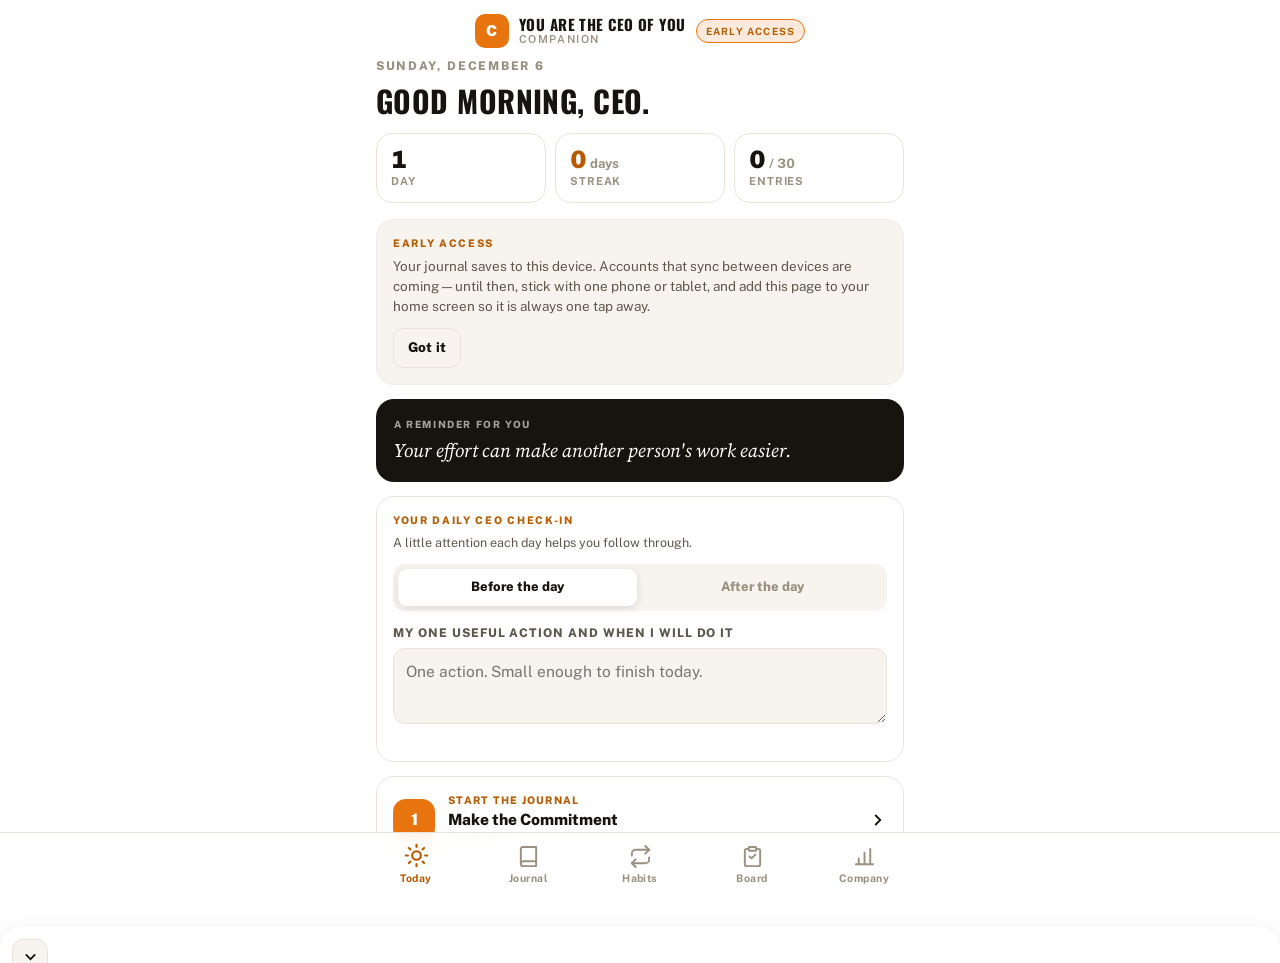
==== app/index.html @ 82e3d3f5 "Companion app v1 (early access) + landing/thank-you/email messaging - /app/: the full adult journal " ====
<!doctype html>
<html lang="en">
<head>
<meta charset="utf-8">
<meta name="viewport" content="width=device-width, initial-scale=1, viewport-fit=cover">
<title>Companion App — You Are the CEO of You</title>
<meta name="description" content="The You Are the CEO of You companion app: all 30 entries, the Daily CEO Check-In, habit tracker, company scorecard and weekly board meeting — on your phone.">
<meta name="robots" content="noindex">
<meta name="theme-color" content="#E8740F">
<meta name="apple-mobile-web-app-capable" content="yes">
<meta name="apple-mobile-web-app-status-bar-style" content="default">
<meta name="apple-mobile-web-app-title" content="CEO of You">
<link rel="icon" href="/assets/img/favicon.svg" type="image/svg+xml">
<link rel="preconnect" href="https://fonts.googleapis.com">
<link rel="preconnect" href="https://fonts.gstatic.com" crossorigin>
<link rel="stylesheet" href="https://fonts.googleapis.com/css2?family=Oswald:wght@500;700&family=Public+Sans:wght@400;600;700;800;900&family=Source+Serif+4:ital,opsz,wght@0,8..60,400;0,8..60,600;1,8..60,400&display=swap">
<link rel="stylesheet" href="/app/styles.css">
</head>
<body>
<div id="app">
  <header class="top wrap">
    <div class="brand">
      <div class="mark" aria-hidden="true">C</div>
      <div class="t">You Are the CEO of You<small>Companion</small></div>
    </div>
    <span class="proto">Early access</span>
  </header>
  <main id="screens">
    <section class="screen wrap" id="scr-today" aria-label="Today"></section>
    <section class="screen wrap" id="scr-journal" aria-label="Journal"></section>
    <section class="screen wrap" id="scr-habits" aria-label="Habits"></section>
    <section class="screen wrap" id="scr-board" aria-label="Board"></section>
    <section class="screen wrap" id="scr-company" aria-label="Company"></section>
  </main>
  <nav id="tabbar" aria-label="Main navigation"><div class="row">
    <button class="tab" id="tab-today" data-tab="today" aria-label="Today">
      <svg viewBox="0 0 24 24" fill="none" stroke="currentColor" stroke-width="2" stroke-linecap="round" stroke-linejoin="round"><circle cx="12" cy="12" r="4"/><path d="M12 2v2M12 20v2M4.93 4.93l1.41 1.41M17.66 17.66l1.41 1.41M2 12h2M20 12h2M4.93 19.07l1.41-1.41M17.66 6.34l1.41-1.41"/></svg>
      <span>Today</span></button>
    <button class="tab" id="tab-journal" data-tab="journal" aria-label="Journal">
      <svg viewBox="0 0 24 24" fill="none" stroke="currentColor" stroke-width="2" stroke-linecap="round" stroke-linejoin="round"><path d="M4 19.5A2.5 2.5 0 0 1 6.5 17H20"/><path d="M6.5 2H20v20H6.5A2.5 2.5 0 0 1 4 19.5v-15A2.5 2.5 0 0 1 6.5 2z"/></svg>
      <span>Journal</span></button>
    <button class="tab" id="tab-habits" data-tab="habits" aria-label="Habits">
      <svg viewBox="0 0 24 24" fill="none" stroke="currentColor" stroke-width="2" stroke-linecap="round" stroke-linejoin="round"><polyline points="17 1 21 5 17 9"/><path d="M3 11V9a4 4 0 0 1 4-4h14"/><polyline points="7 23 3 19 7 15"/><path d="M21 13v2a4 4 0 0 1-4 4H3"/></svg>
      <span>Habits</span></button>
    <button class="tab" id="tab-board" data-tab="board" aria-label="Board">
      <svg viewBox="0 0 24 24" fill="none" stroke="currentColor" stroke-width="2" stroke-linecap="round" stroke-linejoin="round"><rect x="8" y="2" width="8" height="4" rx="1"/><path d="M16 4h2a2 2 0 0 1 2 2v14a2 2 0 0 1-2 2H6a2 2 0 0 1-2-2V6a2 2 0 0 1 2-2h2"/><path d="M9 12l2 2 4-4"/></svg>
      <span>Board</span></button>
    <button class="tab" id="tab-company" data-tab="company" aria-label="Company">
      <svg viewBox="0 0 24 24" fill="none" stroke="currentColor" stroke-width="2" stroke-linecap="round" stroke-linejoin="round"><line x1="6" y1="20" x2="6" y2="14"/><line x1="12" y1="20" x2="12" y2="8"/><line x1="18" y1="20" x2="18" y2="4"/><line x1="3" y1="20" x2="21" y2="20"/></svg>
      <span>Company</span></button>
  </div></nav>
</div>
<div id="backdrop" hidden></div>
<div id="sheetwrap" class="sheet" role="dialog" aria-modal="true" aria-label="Detail">
  <div class="sheet-head">
    <button class="x" id="sheetClose" aria-label="Close">
      <svg viewBox="0 0 24 24" fill="none" stroke="currentColor" stroke-width="2.5" stroke-linecap="round"><path d="M6 9l6 6 6-6"/></svg>
    </button>
    <div class="ttl"><div class="a" id="sheetKicker"></div><div class="b" id="sheetTitle"></div></div>
  </div>
  <div class="sheet-body" id="sheetBody"><div id="sheetInner"></div></div>
</div>
<div id="toast" role="status">Saved</div>
<script src="/app/app.js" defer></script>
<script data-goatcounter="https://ceoofyou.goatcounter.com/count" async src="//gc.zgo.at/count.js"></script>
</body>
</html>
---- app/styles.css ----
/* Layout: one-hand phone app — scrollable screens over a fixed bottom tab bar; entries open as full-height sheets. */
:root{
  padding-top:env(safe-area-inset-top,0px); padding-bottom:env(safe-area-inset-bottom,0px);
  --bg:#FFFFFF; --surface:#F7F4EF; --card:#FFFFFF;
  --ink:#17130E; --ink2:#5F574C; --ink3:#99907F;
  --line:#E9E2D7; --line2:#F1ECE3;
  --accent:#E8740F; --accent-deep:#B85A00; --accent-ink:#B85A00; --accent-soft:#FBEADB; --accent-soft2:#FDF4EB;
  --good:#2E7D4F; --good-soft:#E7F2EB; --warn:#B3261E; --warn-soft:#F9E9E7;
  --c1:#F2C49B; --c2:#E07B28; --c3:#8C3D05;
  --shadow:0 10px 30px rgba(23,19,14,.10), 0 2px 8px rgba(23,19,14,.06);
  --font-ui:"Public Sans",system-ui,-apple-system,"Segoe UI",sans-serif;
  --font-disp:"Oswald","Arial Narrow",sans-serif;
  --font-read:"Source Serif 4",Georgia,"Times New Roman",serif;
  --ease:cubic-bezier(.22,.75,.22,1); --ease-out:cubic-bezier(.16,.84,.3,1);
}
@media (prefers-color-scheme: dark){ :root:not([data-theme="light"]){
  --bg:#17120D; --surface:#1F1912; --card:#241D15;
  --ink:#F5EFE6; --ink2:#C2B6A4; --ink3:#8B7F6E;
  --line:#372D20; --line2:#2B2318;
  --accent:#FF8A3D; --accent-deep:#FFA35C; --accent-ink:#FF9D55; --accent-soft:#3A2816; --accent-soft2:#2B2013;
  --good:#5BB885; --good-soft:#1E3327; --warn:#FF8075; --warn-soft:#3A201D;
  --c1:#6B4A2C; --c2:#C97A33; --c3:#FFB36B;
  --shadow:0 10px 30px rgba(0,0,0,.45), 0 2px 8px rgba(0,0,0,.3);
  color-scheme: dark;
}}
:root[data-theme="dark"]{
  --bg:#17120D; --surface:#1F1912; --card:#241D15;
  --ink:#F5EFE6; --ink2:#C2B6A4; --ink3:#8B7F6E;
  --line:#372D20; --line2:#2B2318;
  --accent:#FF8A3D; --accent-deep:#FFA35C; --accent-ink:#FF9D55; --accent-soft:#3A2816; --accent-soft2:#2B2013;
  --good:#5BB885; --good-soft:#1E3327; --warn:#FF8075; --warn-soft:#3A201D;
  --c1:#6B4A2C; --c2:#C97A33; --c3:#FFB36B;
  --shadow:0 10px 30px rgba(0,0,0,.45), 0 2px 8px rgba(0,0,0,.3);
  color-scheme: dark;
}
*{box-sizing:border-box}
html,body{height:100%}
body{margin:0;background:var(--bg);color:var(--ink);font-family:var(--font-ui);font-size:16px;line-height:1.45;
  -webkit-font-smoothing:antialiased;overflow-x:hidden}
button,input,textarea,select{font:inherit;color:inherit}
textarea{resize:vertical}
img{max-width:100%}
:focus-visible{outline:2px solid var(--accent);outline-offset:2px;border-radius:6px}

/* ---------- shell ---------- */
#app{min-height:100%;display:flex;flex-direction:column}
.wrap{padding-left:max(16px,env(safe-area-inset-left,0px));padding-right:max(16px,env(safe-area-inset-right,0px))}
.top{display:flex;align-items:center;justify-content:space-between;gap:10px;padding-block:14px 6px}
.brand{display:flex;align-items:center;gap:10px;min-width:0}
.brand .mark{width:34px;height:34px;border-radius:10px;background:var(--accent);color:#fff;display:grid;place-items:center;
  font-weight:900;font-size:15px;letter-spacing:.02em;flex:none}
.brand .t{font-weight:800;font-size:15px;letter-spacing:.01em;line-height:1.15}
.brand .t small{display:block;font-weight:600;font-size:11px;color:var(--ink3);letter-spacing:.14em;text-transform:uppercase}
.proto{font-size:10px;font-weight:700;letter-spacing:.12em;color:var(--accent-ink);background:var(--accent-soft);
  border:1px solid var(--accent);border-radius:999px;padding:4px 9px;text-transform:uppercase;flex:none}
main#screens{flex:1;padding-bottom:calc(84px + env(safe-area-inset-bottom,0px))}
.screen{display:none}
.screen.active{display:block;animation:screenIn .34s var(--ease) both}
@keyframes screenIn{from{opacity:0;transform:translateY(10px)}to{opacity:1;transform:none}}

/* bottom tab bar */
#tabbar{position:fixed;left:0;right:0;bottom:0;z-index:40;background:color-mix(in srgb,var(--bg) 88%,transparent);
  backdrop-filter:blur(14px);-webkit-backdrop-filter:blur(14px);border-top:1px solid var(--line);
  padding-left:max(10px,env(safe-area-inset-left,0px));padding-right:max(10px,env(safe-area-inset-right,0px));
  padding-top:6px;padding-bottom:calc(8px + env(safe-area-inset-bottom,0px))}
#tabbar .row{display:flex;justify-content:space-around;max-width:560px;margin:0 auto}
.tab{flex:1;display:flex;flex-direction:column;align-items:center;gap:3px;background:none;border:0;padding:6px 2px;
  color:var(--ink3);font-size:10.5px;font-weight:700;letter-spacing:.04em;cursor:pointer;border-radius:12px;
  transition:color .2s var(--ease)}
.tab svg{width:23px;height:23px;transition:transform .3s var(--ease)}
.tab.active{color:var(--accent-ink)}
.tab.active svg{transform:translateY(-1px) scale(1.12)}
.tab:active svg{transform:scale(.9)}

/* ---------- common ---------- */
h1.screen-title{font-size:26px;font-weight:900;letter-spacing:-.01em;margin:14px 0 2px;text-wrap:balance}
.screen-sub{color:var(--ink2);font-size:14.5px;margin:0 0 16px}
.card{background:var(--card);border:1px solid var(--line);border-radius:18px;padding:16px;margin-bottom:14px}
.card.flat{background:var(--surface);border-color:var(--line2)}
.eyebrow{font-size:10.5px;font-weight:800;letter-spacing:.16em;text-transform:uppercase;color:var(--accent-ink);margin:0 0 6px}
.eyebrow.gray{color:var(--ink3)}
.muted{color:var(--ink2)} .tiny{font-size:12.5px} .small{font-size:13.5px}
.btn{display:inline-flex;align-items:center;justify-content:center;gap:8px;border:0;border-radius:14px;cursor:pointer;
  background:var(--accent);color:#fff;font-weight:800;font-size:15.5px;padding:14px 20px;width:100%;
  transition:transform .15s var(--ease),filter .2s;letter-spacing:.01em}
.btn:active{transform:scale(.97)}
.btn.sec{background:var(--surface);color:var(--ink);border:1px solid var(--line)}
.btn.ghost{background:none;color:var(--accent-ink);border:1px dashed var(--accent);font-weight:700;font-size:14px;padding:11px 16px}
.btn.sm{width:auto;padding:9px 14px;font-size:13.5px;border-radius:11px}
.btn:disabled{opacity:.45;pointer-events:none}
.chip{display:inline-flex;align-items:center;gap:6px;border-radius:999px;padding:5px 11px;font-size:12px;font-weight:700;
  background:var(--surface);border:1px solid var(--line);color:var(--ink2)}
.chip.on{background:var(--accent-soft);border-color:var(--accent);color:var(--accent-ink)}
.divider{height:1px;background:var(--line);margin:18px 0;border:0}

/* fields */
.fld{margin-bottom:14px}
.fld label{display:block;font-size:12px;font-weight:800;letter-spacing:.08em;text-transform:uppercase;color:var(--ink2);margin-bottom:6px}
.fld .hint{font-size:12.5px;color:var(--ink3);margin:-2px 0 6px}
.inp,.ta{width:100%;background:var(--surface);border:1.5px solid var(--line);border-radius:12px;padding:11px 12px;
  font-size:15.5px;color:var(--ink);transition:border-color .2s,background .2s,box-shadow .2s}
.ta{min-height:76px;line-height:1.5}
.inp:focus,.ta:focus{outline:none;border-color:var(--accent);background:var(--card);box-shadow:0 0 0 3px var(--accent-soft)}
.row2{display:flex;gap:10px;flex-wrap:wrap}
.row2>.fld{flex:1;min-width:120px}
.notebox{background:var(--accent-soft2);border:1px solid var(--accent-soft);border-radius:12px;padding:11px 13px;
  font-size:13px;color:var(--ink2);margin-bottom:14px}
.reminder{display:flex;gap:10px;align-items:flex-start;background:var(--surface);border-left:3px solid var(--accent);
  border-radius:0 12px 12px 0;padding:12px 14px;margin:18px 0 4px}
.reminder .rl{font-size:10px;font-weight:800;letter-spacing:.14em;text-transform:uppercase;color:var(--accent-ink);display:block;margin-bottom:3px}
.reminder .rt{font-family:var(--font-read);font-style:italic;font-size:16px}

/* tables */
.tbl{width:100%;border-collapse:collapse;margin-bottom:8px}
.tbl th{font-size:10.5px;font-weight:800;letter-spacing:.08em;text-transform:uppercase;color:var(--ink3);text-align:left;padding:4px 6px 6px}
.tbl td{padding:3px;vertical-align:top}
.tbl .inp{padding:9px 10px;font-size:14px;border-radius:9px}
.tbl .rowlabel{font-size:13px;font-weight:700;color:var(--ink2);padding:11px 6px 0;white-space:normal}
.tbl .num{text-align:right;font-variant-numeric:tabular-nums}
.sumrow{display:flex;justify-content:space-between;align-items:center;padding:10px 6px;border-top:1.5px solid var(--line);
  font-weight:800;font-variant-numeric:tabular-nums}
.calcrow{display:flex;justify-content:space-between;gap:8px;align-items:center;background:var(--surface);border-radius:10px;
  padding:10px 12px;margin:6px 0;font-weight:700;font-size:14.5px}
.calcrow .val{font-variant-numeric:tabular-nums;font-weight:800}
.calcrow.neg .val{color:var(--warn)}
.calcrow.hero{background:var(--accent-soft);color:var(--accent-ink)}

/* checklist */
.ckl{list-style:none;margin:0 0 14px;padding:0;display:flex;flex-direction:column;gap:8px}
.ck{display:flex;gap:11px;align-items:flex-start;background:var(--surface);border:1.5px solid var(--line);border-radius:12px;
  padding:11px 13px;cursor:pointer;transition:border-color .2s,background .2s;font-size:14.5px}
.ck.on{border-color:var(--accent);background:var(--accent-soft2)}
.ckbox{flex:none;width:22px;height:22px;border-radius:7px;border:2px solid var(--ink3);display:grid;place-items:center;margin-top:1px;
  transition:all .2s var(--ease)}
.ck.on .ckbox{background:var(--accent);border-color:var(--accent)}
.ckbox svg{width:13px;height:13px;stroke:#fff;stroke-width:3;fill:none;stroke-dasharray:20;stroke-dashoffset:20;transition:stroke-dashoffset .3s var(--ease) .05s}
.ck.on .ckbox svg{stroke-dashoffset:0}

/* ---------- sheet ---------- */
#backdrop{position:fixed;inset:0;background:rgba(12,9,6,.5);z-index:50;opacity:0;transition:opacity .32s;backdrop-filter:blur(2px)}
#backdrop.show{opacity:1}
.sheet{position:fixed;left:0;right:0;bottom:0;top:max(14px,env(safe-area-inset-top,0px));z-index:60;background:var(--bg);
  border-radius:22px 22px 0 0;transform:translateY(103%);transition:transform .42s var(--ease-out);
  display:flex;flex-direction:column;box-shadow:var(--shadow)}
.sheet.show{transform:translateY(0)}
.sheet-head{display:flex;align-items:center;gap:10px;padding:12px 8px 10px;border-bottom:1px solid var(--line);flex:none;
  padding-left:max(12px,env(safe-area-inset-left,0px));padding-right:max(12px,env(safe-area-inset-right,0px))}
.sheet-head .x{background:var(--surface);border:1px solid var(--line);width:36px;height:36px;border-radius:12px;display:grid;
  place-items:center;cursor:pointer;flex:none;transition:transform .15s}
.sheet-head .x:active{transform:scale(.92)}
.sheet-head .x svg{width:17px;height:17px}
.sheet-head .ttl{flex:1;min-width:0}
.sheet-head .ttl .a{font-size:10.5px;font-weight:800;letter-spacing:.13em;text-transform:uppercase;color:var(--accent-ink)}
.sheet-head .ttl .b{font-size:13px;font-weight:700;white-space:nowrap;overflow:hidden;text-overflow:ellipsis}
.sheet-body{flex:1;overflow-y:auto;-webkit-overflow-scrolling:touch;
  padding:18px max(16px,env(safe-area-inset-right,0px)) calc(30px + env(safe-area-inset-bottom,0px)) max(16px,env(safe-area-inset-left,0px))}
.read-title{font-size:27px;font-weight:900;letter-spacing:-.012em;line-height:1.12;margin:4px 0 8px;text-wrap:balance}
.read-sub{font-family:var(--font-read);font-style:italic;font-size:17.5px;color:var(--ink2);margin:0 0 16px;line-height:1.4}
.read-body p{font-family:var(--font-read);font-size:16.5px;line-height:1.66;margin:0 0 14px;white-space:pre-line}
.dept-tag{font-size:11px;color:var(--ink3);font-weight:600;letter-spacing:.02em;margin-bottom:14px}
.practice-brk{display:flex;align-items:center;gap:12px;margin:26px 0 16px}
.practice-brk::before,.practice-brk::after{content:"";height:1px;background:var(--line);flex:1}
.practice-brk span{font-size:11px;font-weight:800;letter-spacing:.2em;text-transform:uppercase;color:var(--accent-ink)}
.p-title{font-size:20px;font-weight:900;margin:0 0 3px;letter-spacing:-.01em}
.p-sub{font-family:var(--font-read);font-style:italic;color:var(--ink2);font-size:15.5px;margin:0 0 14px}
.commit-card{background:var(--surface);border:1px solid var(--line);border-radius:16px;padding:18px 16px;margin-bottom:16px}
.commit-card p{font-family:var(--font-read);font-size:15.5px;line-height:1.55;margin:0 0 10px;padding-left:14px;position:relative}
.commit-card p::before{content:"";position:absolute;left:0;top:9px;width:5px;height:5px;border-radius:50%;background:var(--accent)}
.entry-nav{display:flex;gap:10px;margin-top:18px}
.entry-nav .btn{flex:1}
.donebtn.done{background:var(--good)}
.sig-line{border-bottom:2px solid var(--ink);background:none;border-top:0;border-left:0;border-right:0;border-radius:0;
  width:100%;padding:8px 2px;font-family:var(--font-read);font-style:italic;font-size:20px}
.sig-line:focus{outline:none;border-bottom-color:var(--accent)}
.sig-date{font-size:12.5px;color:var(--ink3);margin-top:6px;font-variant-numeric:tabular-nums}

/* ---------- today ---------- */
.day-hero{margin:4px 0 16px}
.day-hero .date{font-size:12px;font-weight:800;letter-spacing:.14em;text-transform:uppercase;color:var(--ink3)}
.day-hero h1{font-size:28px;font-weight:900;letter-spacing:-.015em;margin:4px 0 10px;text-wrap:balance}
.statrow{display:flex;gap:9px;flex-wrap:wrap}
.stat{flex:1;min-width:96px;background:var(--card);border:1px solid var(--line);border-radius:16px;padding:12px 14px}
.stat .n{font-size:24px;font-weight:900;font-variant-numeric:tabular-nums;line-height:1.1}
.stat .n em{font-style:normal;font-size:13px;color:var(--ink3);font-weight:700}
.stat .l{font-size:11px;font-weight:700;letter-spacing:.08em;text-transform:uppercase;color:var(--ink3);margin-top:2px}
.stat.hot .n{color:var(--accent-ink)}
.quote-card{background:var(--ink);color:var(--bg);border-radius:18px;padding:18px;margin:14px 0}
.quote-card .rl{font-size:10px;font-weight:800;letter-spacing:.16em;text-transform:uppercase;opacity:.6;display:block;margin-bottom:6px}
.quote-card .q{font-family:var(--font-read);font-style:italic;font-size:19px;line-height:1.4}
.checkin-seg{display:grid;grid-template-columns:1fr 1fr;gap:6px;background:var(--surface);border-radius:12px;padding:5px;margin-bottom:14px}
.checkin-seg button{border:0;background:none;border-radius:9px;padding:9px 6px;font-weight:800;font-size:13px;color:var(--ink3);
  cursor:pointer;transition:all .25s var(--ease)}
.checkin-seg button.on{background:var(--card);color:var(--ink);box-shadow:0 2px 8px rgba(23,19,14,.12)}
.habit-quick{display:flex;flex-direction:column;gap:8px}
.hq{display:flex;align-items:center;gap:12px;background:var(--surface);border:1.5px solid var(--line);border-radius:13px;
  padding:11px 13px;cursor:pointer;transition:border-color .2s,background .2s}
.hq .nm{flex:1;font-weight:700;font-size:14.5px;min-width:0}
.hq .st{font-size:11.5px;color:var(--ink3);font-weight:600}
.hq.done{border-color:var(--good);background:var(--good-soft)}
.continue-card{display:flex;align-items:center;gap:13px;cursor:pointer}
.continue-card .num{width:42px;height:42px;border-radius:13px;background:var(--accent);color:#fff;display:grid;place-items:center;
  font-weight:900;font-size:16px;flex:none}
.continue-card .meta{flex:1;min-width:0}
.continue-card .meta .a{font-size:10.5px;font-weight:800;letter-spacing:.12em;text-transform:uppercase;color:var(--accent-ink)}
.continue-card .meta .b{font-weight:800;font-size:15.5px}
.continue-card .meta .c{font-size:12px;color:var(--ink3)}

/* ---------- journal list ---------- */
.prog-card{display:flex;align-items:center;gap:16px}
.ring{position:relative;width:76px;height:76px;flex:none}
.ring svg{transform:rotate(-90deg)}
.ring .bgc{stroke:var(--line);fill:none}
.ring .fgc{stroke:var(--accent);fill:none;stroke-linecap:round;transition:stroke-dashoffset 1s var(--ease)}
.ring .num{position:absolute;inset:0;display:grid;place-items:center;font-weight:900;font-size:17px;font-variant-numeric:tabular-nums}
.ring .num small{font-size:9px;color:var(--ink3);font-weight:700;letter-spacing:.08em}
.elist{list-style:none;margin:0;padding:0}
.erow{display:flex;align-items:center;gap:12px;padding:12px 4px;border-bottom:1px solid var(--line2);cursor:pointer;
  transition:background .15s;border-radius:10px}
.erow:active{background:var(--surface)}
.erow .n{width:34px;height:34px;border-radius:50%;border:1.8px solid var(--line);display:grid;place-items:center;flex:none;
  font-size:13px;font-weight:800;color:var(--ink3);font-variant-numeric:tabular-nums;transition:all .3s var(--ease)}
.erow.done .n{background:var(--accent);border-color:var(--accent);color:#fff}
.erow .meta{flex:1;min-width:0}
.erow .meta .t{font-weight:700;font-size:15px;line-height:1.25}
.erow .meta .d{font-size:11.5px;color:var(--ink3)}
.erow .chev{color:var(--ink3);flex:none}
.toolrow{display:flex;align-items:center;gap:12px;margin:8px 0;padding:12px 14px;background:var(--accent-soft2);
  border:1px dashed var(--accent);border-radius:14px;cursor:pointer}
.toolrow .ic{width:34px;height:34px;border-radius:10px;background:var(--accent-soft);color:var(--accent-ink);display:grid;
  place-items:center;flex:none}
.toolrow .meta{flex:1;min-width:0}
.toolrow .meta .a{font-size:9.5px;font-weight:800;letter-spacing:.14em;text-transform:uppercase;color:var(--accent-ink)}
.toolrow .meta .t{font-weight:800;font-size:14px}

/* ---------- habits ---------- */
.habit-card{margin-bottom:14px}
.habit-card .hd{display:flex;align-items:flex-start;gap:10px;margin-bottom:4px}
.habit-card .hd .nm{flex:1;font-weight:800;font-size:16px;min-width:0}
.habit-card .small-v{font-size:12.5px;color:var(--ink3);margin-bottom:12px}
.weekgrid{display:grid;grid-template-columns:repeat(7,1fr);gap:6px}
.wd{display:flex;flex-direction:column;align-items:center;gap:5px}
.wd .dl{font-size:9.5px;font-weight:800;letter-spacing:.06em;color:var(--ink3);text-transform:uppercase}
.wd .cell{width:100%;aspect-ratio:1;max-width:44px;border-radius:12px;border:2px solid var(--line);background:var(--surface);
  display:grid;place-items:center;cursor:pointer;transition:all .22s var(--ease);font-weight:900;color:var(--ink3);position:relative}
.wd .cell.today::after{content:"";position:absolute;bottom:-7px;width:4px;height:4px;border-radius:50%;background:var(--accent)}
.wd .cell.planned{border-color:var(--accent);border-style:dashed}
.wd .cell.done{background:var(--accent);border-color:var(--accent);color:#fff;animation:pop .32s var(--ease)}
.wd .cell.miss{border-color:var(--line);color:var(--ink3)}
.wd .cell svg{width:16px;height:16px;stroke:currentColor;stroke-width:3;fill:none}
@keyframes pop{0%{transform:scale(.7)}60%{transform:scale(1.12)}100%{transform:scale(1)}}
.ratio{display:flex;justify-content:space-between;align-items:baseline;margin-top:12px;padding-top:11px;border-top:1px solid var(--line2);
  font-size:13px;color:var(--ink2);font-weight:600}
.ratio b{font-variant-numeric:tabular-nums;font-size:16px;color:var(--ink)}
.daytoggles{display:flex;gap:6px;flex-wrap:wrap;margin:6px 0 2px}
.dt{width:40px;height:40px;border-radius:11px;border:1.5px solid var(--line);background:var(--surface);font-size:11px;font-weight:800;
  color:var(--ink3);cursor:pointer;transition:all .2s}
.dt.on{background:var(--accent);border-color:var(--accent);color:#fff}
.empty{padding:34px 18px;text-align:center}
.empty .big{font-size:40px;margin-bottom:8px}
.empty h3{margin:0 0 6px;font-size:18px;font-weight:900}
.empty p{color:var(--ink2);font-size:14px;margin:0 auto 16px;max-width:300px}

/* ---------- board stepper ---------- */
.stepdots{display:flex;gap:7px;justify-content:center;margin:4px 0 18px}
.stepdots i{width:8px;height:8px;border-radius:99px;background:var(--line);transition:all .3s var(--ease)}
.stepdots i.on{background:var(--accent);width:24px}
.step{display:none}
.step.on{display:block;animation:screenIn .3s var(--ease) both}
.seg3{display:grid;grid-template-columns:repeat(3,1fr);gap:8px;margin-bottom:14px}
.seg3 button{border:1.5px solid var(--line);background:var(--surface);border-radius:12px;padding:12px 6px;font-weight:800;
  font-size:13.5px;cursor:pointer;color:var(--ink2);transition:all .2s}
.seg3 button.on{background:var(--accent);border-color:var(--accent);color:#fff}
.meet-card{border-left:3px solid var(--accent);border-radius:0 14px 14px 0}
.meet-card .dt2{font-size:11px;font-weight:800;letter-spacing:.1em;text-transform:uppercase;color:var(--ink3);margin-bottom:5px}
.badge{display:inline-block;font-size:10.5px;font-weight:800;letter-spacing:.06em;border-radius:7px;padding:3px 8px;text-transform:uppercase}
.badge.kept{background:var(--good-soft);color:var(--good)}
.badge.part{background:var(--accent-soft);color:var(--accent-ink)}
.badge.no{background:var(--warn-soft);color:var(--warn)}

/* ---------- company / scorecard ---------- */
.cpseg{display:grid;grid-template-columns:repeat(3,1fr);gap:6px;background:var(--surface);border-radius:13px;padding:5px;margin-bottom:16px}
.cpseg button{border:0;background:none;border-radius:9px;padding:10px 4px;font-weight:800;font-size:12.5px;color:var(--ink3);cursor:pointer;
  transition:all .25s var(--ease)}
.cpseg button.on{background:var(--card);color:var(--ink);box-shadow:0 2px 8px rgba(23,19,14,.14)}
.dept-row{padding:13px 0;border-bottom:1px solid var(--line2)}
.dept-row .hd{display:flex;align-items:center;gap:10px}
.dept-row .nm{flex:1;font-weight:700;font-size:14.5px;min-width:0}
.stepper{display:flex;align-items:center;gap:2px;flex:none}
.stepper button{width:34px;height:34px;border-radius:10px;border:1.5px solid var(--line);background:var(--surface);font-size:18px;
  font-weight:800;cursor:pointer;color:var(--ink2);transition:all .15s;line-height:1}
.stepper button:active{transform:scale(.9);border-color:var(--accent)}
.stepper .v{width:40px;text-align:center;font-weight:900;font-size:19px;font-variant-numeric:tabular-nums}
.stepper .v.unset{color:var(--ink3);font-weight:600;font-size:13px}
.scorebar{height:5px;border-radius:99px;background:var(--line2);margin-top:9px;overflow:hidden}
.scorebar i{display:block;height:100%;border-radius:99px;background:var(--accent);transition:width .5s var(--ease)}
.prevref{font-size:11px;color:var(--ink3);margin-top:7px;font-variant-numeric:tabular-nums}
.ev-ta{margin-top:9px}
.legend{display:flex;gap:14px;flex-wrap:wrap;margin:2px 0 10px;font-size:11.5px;font-weight:700;color:var(--ink2)}
.legend span{display:inline-flex;align-items:center;gap:6px}
.legend i{width:11px;height:11px;border-radius:50%;flex:none;border:1px solid var(--line)}
.chartwrap{margin:6px 0 2px}
.chartwrap text{font-family:var(--font-ui);font-variant-numeric:tabular-nums}

/* ---------- toast & confetti ---------- */
#toast{position:fixed;left:50%;transform:translate(-50%,20px);bottom:calc(96px + env(safe-area-inset-bottom,0px));z-index:80;
  background:var(--ink);color:var(--bg);font-size:12.5px;font-weight:800;letter-spacing:.04em;border-radius:999px;
  padding:8px 16px;opacity:0;pointer-events:none;transition:all .35s var(--ease)}
#toast.show{opacity:1;transform:translate(-50%,0)}
.confetti{position:fixed;width:9px;height:14px;z-index:90;pointer-events:none;border-radius:2px;
  animation:conf 1.15s cubic-bezier(.2,.6,.6,1) forwards}
@keyframes conf{0%{transform:translate(0,0) rotate(0);opacity:1}100%{transform:translate(var(--dx),var(--dy)) rotate(var(--rot));opacity:0}}

@media (prefers-reduced-motion: reduce){
  *,*::before,*::after{animation-duration:.01ms !important;animation-iteration-count:1 !important;transition-duration:.01ms !important}
}
@media (min-width:640px){
  .wrap{max-width:560px;margin:0 auto}
  #sheetwrap .sheet-body>div{max-width:560px;margin:0 auto}
}

/* ---------- brand display face (Oswald, like the printed journal) ---------- */
h1.screen-title,.day-hero h1,.read-title,.p-title,.brand .t{font-family:var(--font-disp);text-transform:uppercase;letter-spacing:.015em;font-weight:700}
h1.screen-title{font-size:29px}
.day-hero h1{font-size:30px}
.read-title{font-size:29px;line-height:1.06}
.p-title{font-size:21px}
.brand .t{font-size:15px;letter-spacing:.03em}
.brand .t small{font-family:var(--font-ui);letter-spacing:.14em}
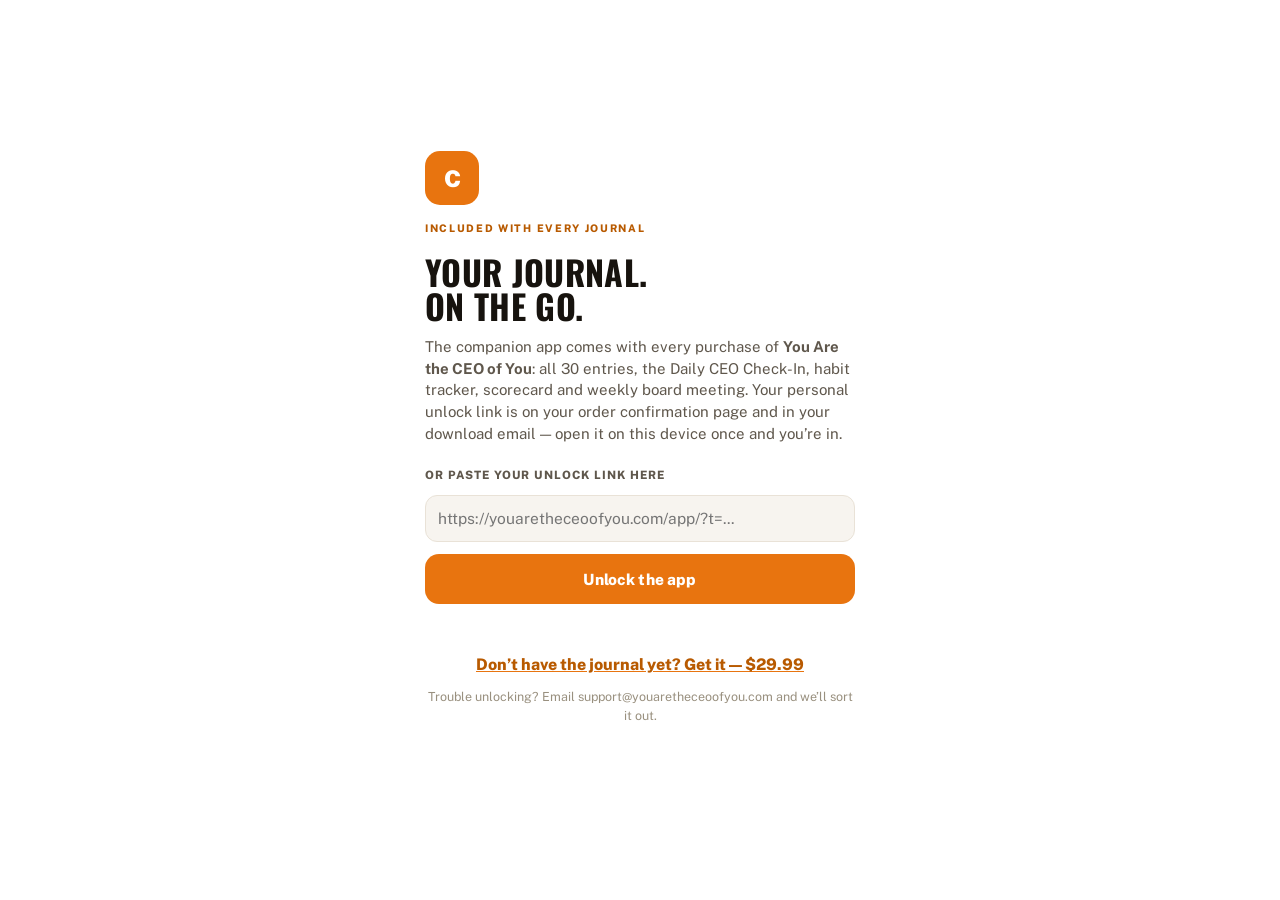
==== commit 91ee5fc4: "Lock the companion app to buyers via signed order tokens - New GET /api/app-access?t=… validates the" ====
--- a/app/index.html
+++ b/app/index.html
@@ -17,7 +17,21 @@
 <link rel="stylesheet" href="/app/styles.css">
 </head>
 <body>
-<div id="app">
+<div id="lock" hidden>
+  <div class="lock-in">
+    <div class="mark" aria-hidden="true">C</div>
+    <p class="eyebrow">Included with every journal</p>
+    <h1>Your journal.<br>On the go.</h1>
+    <p class="muted">The companion app comes with every purchase of <strong>You Are the CEO of You</strong>: all 30 entries, the Daily CEO Check-In, habit tracker, scorecard and weekly board meeting. Your personal unlock link is on your order confirmation page and in your download email &mdash; open it on this device once and you&rsquo;re in.</p>
+    <label for="lock-code">Or paste your unlock link here</label>
+    <input id="lock-code" class="inp" placeholder="https://youaretheceoofyou.com/app/?t=..." autocomplete="off" inputmode="url">
+    <button id="lock-btn" class="btn" type="button">Unlock the app</button>
+    <p id="lock-msg" class="lock-msg" role="status"></p>
+    <a class="lock-buy" href="/#checkout">Don&rsquo;t have the journal yet? Get it &mdash; $29.99</a>
+    <p class="lock-help">Trouble unlocking? Email support@youaretheceoofyou.com and we&rsquo;ll sort it out.</p>
+  </div>
+</div>
+<div id="app" hidden>
   <header class="top wrap">
     <div class="brand">
       <div class="mark" aria-hidden="true">C</div>
--- a/app/styles.css
+++ b/app/styles.css
@@ -326,3 +326,18 @@
 .p-title{font-size:21px}
 .brand .t{font-size:15px;letter-spacing:.03em}
 .brand .t small{font-family:var(--font-ui);letter-spacing:.14em}
+
+/* ---------- access lock screen ---------- */
+[hidden]{display:none!important}
+#lock{min-height:100%;display:flex;align-items:center;justify-content:center;
+  padding:30px max(20px,env(safe-area-inset-right,0px)) 54px max(20px,env(safe-area-inset-left,0px))}
+.lock-in{max-width:430px;width:100%;display:flex;flex-direction:column;gap:12px}
+.lock-in .mark{width:54px;height:54px;border-radius:15px;background:var(--accent);color:#fff;display:grid;place-items:center;
+  font-weight:900;font-size:23px;margin-bottom:4px}
+.lock-in h1{font-family:var(--font-disp);text-transform:uppercase;font-weight:700;font-size:34px;line-height:1.02;margin:0;letter-spacing:.01em}
+.lock-in .muted{font-size:15px;margin:0}
+.lock-in label{font-size:11.5px;font-weight:800;letter-spacing:.09em;text-transform:uppercase;color:var(--ink2);margin-top:10px}
+.lock-msg{min-height:19px;font-size:13.5px;font-weight:700;color:var(--warn);margin:0}
+.lock-msg.ok{color:var(--good)}
+.lock-buy{display:block;text-align:center;font-weight:800;color:var(--accent-ink);margin-top:6px;text-decoration-color:var(--accent)}
+.lock-help{font-size:12.5px;color:var(--ink3);margin:0;text-align:center}
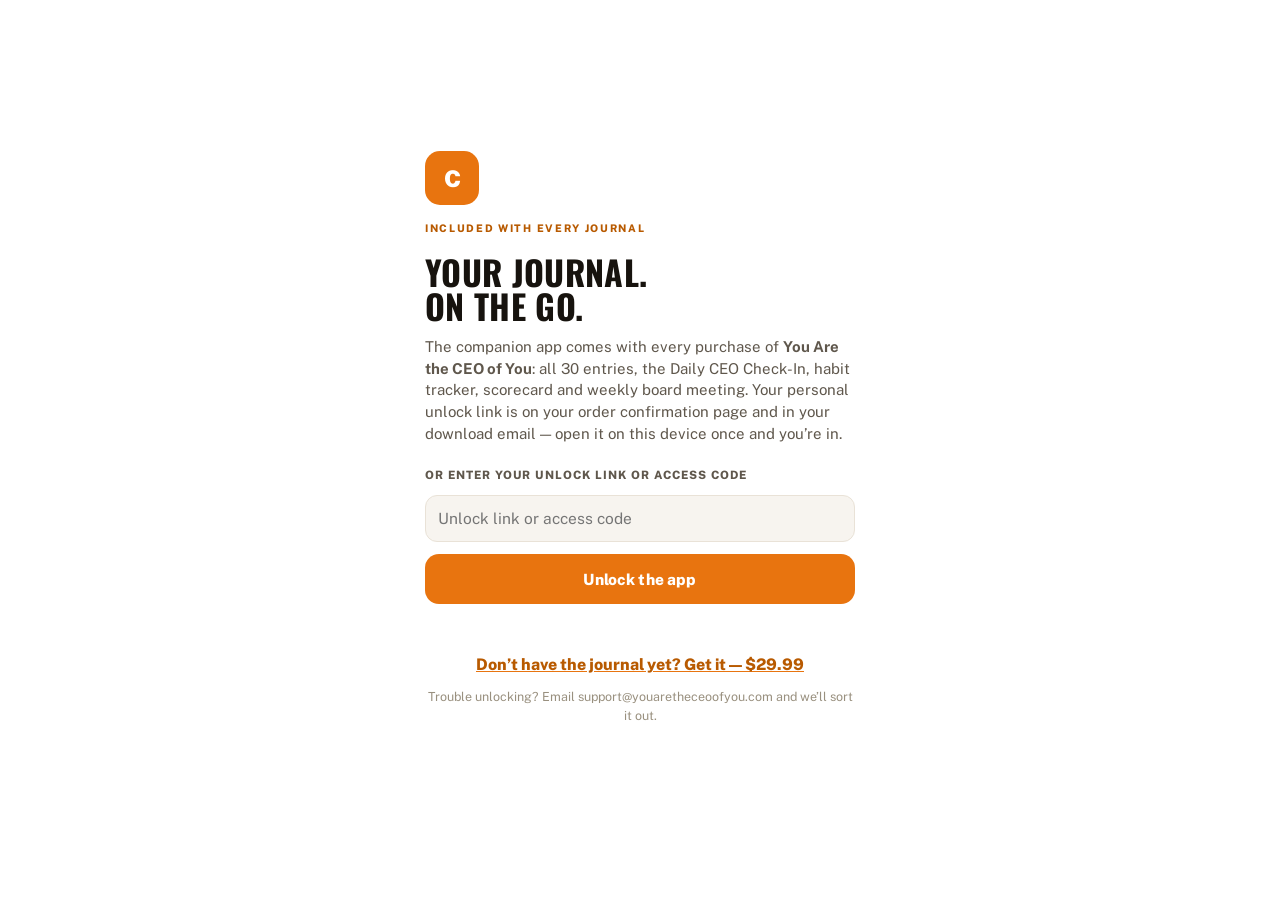
==== commit 3d4a066b: "Team access code for the companion app (APP_PREVIEW_CODE) - /api/app-access now also accepts ?code=…" ====
--- a/app/index.html
+++ b/app/index.html
@@ -23,8 +23,8 @@
     <p class="eyebrow">Included with every journal</p>
     <h1>Your journal.<br>On the go.</h1>
     <p class="muted">The companion app comes with every purchase of <strong>You Are the CEO of You</strong>: all 30 entries, the Daily CEO Check-In, habit tracker, scorecard and weekly board meeting. Your personal unlock link is on your order confirmation page and in your download email &mdash; open it on this device once and you&rsquo;re in.</p>
-    <label for="lock-code">Or paste your unlock link here</label>
-    <input id="lock-code" class="inp" placeholder="https://youaretheceoofyou.com/app/?t=..." autocomplete="off" inputmode="url">
+    <label for="lock-code">Or enter your unlock link or access code</label>
+    <input id="lock-code" class="inp" placeholder="Unlock link or access code" autocomplete="off">
     <button id="lock-btn" class="btn" type="button">Unlock the app</button>
     <p id="lock-msg" class="lock-msg" role="status"></p>
     <a class="lock-buy" href="/#checkout">Don&rsquo;t have the journal yet? Get it &mdash; $29.99</a>
